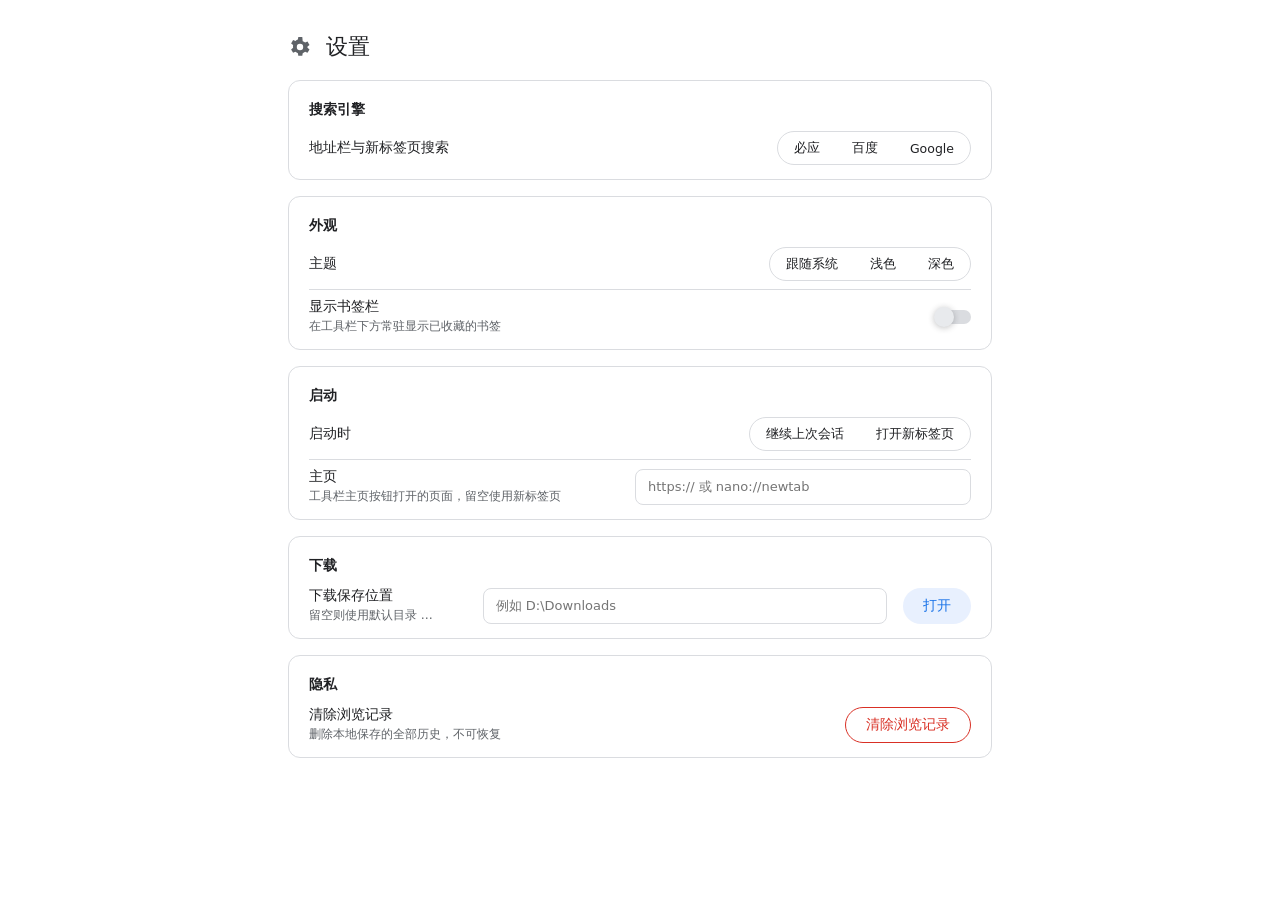
==== ui/settings.html @ 31e0d308 "feat: initial commit of NanoBrowser, a lightweight Tauri 2 + WebView2 browser Chrome-style shell wit" ====
<!doctype html>
<html lang="zh-CN">
<head>
<meta charset="utf-8">
<title>设置</title>
<link rel="icon" href="data:image/svg+xml,%3Csvg xmlns='http://www.w3.org/2000/svg' viewBox='0 0 24 24'%3E%3Crect width='24' height='24' rx='6' fill='%231A73E8'/%3E%3Cpath fill='%23fff' d='M12 8a4 4 0 1 0 0 8 4 4 0 0 0 0-8zm9.4 4c0 .5 0 1-.1 1.4l2.1 1.6-2 3.5-2.5-1a7.7 7.7 0 0 1-2.4 1.4l-.4 2.6h-4l-.4-2.6a7.7 7.7 0 0 1-2.4-1.4l-2.5 1-2-3.5 2.1-1.6a8.6 8.6 0 0 1 0-2.8L2.7 8.5l2-3.5 2.5 1a7.7 7.7 0 0 1 2.4-1.4L10 2h4l.4 2.6c.9.3 1.7.8 2.4 1.4l2.5-1 2 3.5-2.1 1.6c.1.4.1.9.1 1.4z' transform='scale(.78) translate(3.5 3.5)'/%3E%3C/svg%3E">
<link rel="stylesheet" href="internal.css">
</head>
<body>
<div class="page">
  <div class="page-header">
    <svg viewBox="0 0 24 24"><path fill="currentColor" d="M19.4 13a7.7 7.7 0 0 0 .1-1.4l2-1.6-2-3.4-2.4 1a7.7 7.7 0 0 0-2.4-1.4L14.3 2h-4l-.4 2.6a7.7 7.7 0 0 0-2.4 1.4l-2.4-1-2 3.4 2 1.6a7.7 7.7 0 0 0 0 2.8l-2 1.6 2 3.4 2.4-1c.7.6 1.5 1.1 2.4 1.4l.4 2.6h4l.4-2.6c.9-.3 1.7-.8 2.4-1.4l2.4 1 2-3.4-2-1.6zM12 15.2a3.2 3.2 0 1 1 0-6.4 3.2 3.2 0 0 1 0 6.4z"/></svg>
    <h1>设置</h1>
  </div>

  <div class="setting-card">
    <h2>搜索引擎</h2>
    <div class="setting-row">
      <div class="sr-main"><div class="sr-title">地址栏与新标签页搜索</div></div>
      <div class="seg" id="seg-engine">
        <button data-v="bing">必应</button>
        <button data-v="baidu">百度</button>
        <button data-v="google">Google</button>
      </div>
    </div>
  </div>

  <div class="setting-card">
    <h2>外观</h2>
    <div class="setting-row">
      <div class="sr-main"><div class="sr-title">主题</div></div>
      <div class="seg" id="seg-theme">
        <button data-v="system">跟随系统</button>
        <button data-v="light">浅色</button>
        <button data-v="dark">深色</button>
      </div>
    </div>
    <div class="setting-row">
      <div class="sr-main">
        <div class="sr-title">显示书签栏</div>
        <div class="sr-sub">在工具栏下方常驻显示已收藏的书签</div>
      </div>
      <div class="switch" id="sw-bookmarks"></div>
    </div>
  </div>

  <div class="setting-card">
    <h2>启动</h2>
    <div class="setting-row">
      <div class="sr-main"><div class="sr-title">启动时</div></div>
      <div class="seg" id="seg-startup">
        <button data-v="session">继续上次会话</button>
        <button data-v="ntp">打开新标签页</button>
      </div>
    </div>
    <div class="setting-row">
      <div class="sr-main">
        <div class="sr-title">主页</div>
        <div class="sr-sub">工具栏主页按钮打开的页面，留空使用新标签页</div>
      </div>
      <input id="in-homepage" class="text-input" placeholder="https:// 或 nano://newtab" spellcheck="false">
    </div>
  </div>

  <div class="setting-card">
    <h2>下载</h2>
    <div class="setting-row">
      <div class="sr-main">
        <div class="sr-title">下载保存位置</div>
        <div class="sr-sub">留空则使用默认目录 <span id="dl-default">…</span></div>
      </div>
      <input id="in-downloads" class="text-input path-input" placeholder="例如 D:\Downloads" spellcheck="false">
      <button id="open-downloads" class="btn">打开</button>
    </div>
  </div>

  <div class="setting-card">
    <h2>隐私</h2>
    <div class="setting-row">
      <div class="sr-main">
        <div class="sr-title">清除浏览记录</div>
        <div class="sr-sub">删除本地保存的全部历史，不可恢复</div>
      </div>
      <button id="clear-history" class="btn danger">清除浏览记录</button>
    </div>
  </div>
</div>
<script src="internal.js"></script>
<script src="settings.js"></script>
</body>
</html>
---- ui/internal.css ----
/* NanoBrowser internal pages (nano://) */

:root {
  --bg: #ffffff;
  --surface: #f1f3f4;
  --surface2: #e8eaed;
  --card: #ffffff;
  --text: #202124;
  --text2: #5f6368;
  --border: #dadce0;
  --accent: #1a73e8;
  --accent2: #e8f0fe;
  --danger: #d93025;
  --hover: rgba(0, 0, 0, 0.06);
  --shadow: 0 1px 3px rgba(60, 64, 67, 0.3), 0 4px 8px 3px rgba(60, 64, 67, 0.15);
  --shadow-1: 0 1px 6px rgba(32, 33, 36, 0.28);
  --shadow-2: 0 8px 28px -6px rgba(32, 33, 36, 0.18);
  --font: "Segoe UI Variable Text", "Segoe UI", system-ui, -apple-system, sans-serif;
}

[data-theme="dark"] {
  --bg: #202124;
  --surface: #292a2d;
  --surface2: #35363a;
  --card: #292a2d;
  --text: #e8eaed;
  --text2: #9aa0a6;
  --border: #3c4043;
  --accent: #8ab4f8;
  --accent2: #394457;
  --danger: #f28b82;
  --hover: rgba(255, 255, 255, 0.08);
  --shadow: 0 1px 3px rgba(0, 0, 0, 0.5);
  --shadow-1: 0 1px 6px rgba(0, 0, 0, 0.6);
  --shadow-2: 0 8px 28px -6px rgba(0, 0, 0, 0.55);
}

* { margin: 0; padding: 0; box-sizing: border-box; }

html, body { height: 100%; }

body {
  background: var(--bg);
  color: var(--text);
  font-family: var(--font);
  -webkit-font-smoothing: antialiased;
  user-select: none;
}

/* allow copying text; buttons and other chrome stay non-selectable */
input, textarea,
.list-row .lr-title, .list-row .lr-url, .list-row .lr-time,
.empty-hint, .group-title,
.about { user-select: text; }

.page {
  max-width: 760px;
  margin: 0 auto;
  padding: 32px 28px 60px;
}

.page-header {
  display: flex;
  align-items: center;
  gap: 14px;
  padding-bottom: 18px;
}
.page-header h1 { font-size: 22px; font-weight: 400; flex: 1; }
.page-header svg { width: 24px; height: 24px; color: var(--text2); }

.search-input {
  width: 100%;
  height: 44px;
  padding: 0 18px;
  border: none;
  border-radius: 22px;
  background: var(--surface);
  outline: none;
  font-family: var(--font);
  font-size: 14px;
  color: var(--text);
  margin: 8px 0 20px;
  transition: box-shadow 120ms;
}
.search-input:focus { box-shadow: var(--shadow-1); }

.btn {
  height: 36px;
  padding: 0 20px;
  border: none;
  border-radius: 18px;
  background: var(--accent2);
  color: var(--accent);
  font-family: var(--font);
  font-size: 13.5px;
  cursor: pointer;
}
.btn:hover { filter: brightness(0.97); }
.btn.primary { background: var(--accent); color: #fff; }
.btn.danger { background: transparent; color: var(--danger); border: 1px solid var(--danger); }
.btn.danger:hover { background: rgba(217, 48, 37, 0.08); }

.list-row {
  display: flex;
  align-items: center;
  gap: 14px;
  height: 48px;
  padding: 0 14px;
  border-radius: 10px;
  font-size: 13.5px;
}
.list-row:hover { background: var(--hover); }
.list-row > img, .list-row > svg { width: 16px; height: 16px; border-radius: 2px; flex: 0 0 16px; }
.list-row .lr-title {
  flex: 0 1 auto;
  max-width: 45%;
  overflow: hidden;
  white-space: nowrap;
  text-overflow: ellipsis;
}
.list-row .lr-title a { color: var(--text); text-decoration: none; }
.list-row .lr-title a:hover { text-decoration: underline; }
.list-row .lr-url {
  flex: 1 1 auto;
  color: var(--text2);
  overflow: hidden;
  white-space: nowrap;
  text-overflow: ellipsis;
  font-size: 12.5px;
}
.list-row .lr-time { color: var(--text2); font-size: 12px; flex: 0 0 auto; }
.list-row .lr-actions { flex: 0 0 auto; display: flex; gap: 4px; opacity: 0; }
.list-row:hover .lr-actions { opacity: 1; }

.iconbtn {
  display: flex;
  align-items: center;
  justify-content: center;
  width: 28px;
  height: 28px;
  border: none;
  border-radius: 50%;
  background: transparent;
  color: var(--text2);
}
.iconbtn svg { width: 16px; height: 16px; }
.iconbtn:hover { background: var(--surface2); color: var(--text); }

.group-title {
  font-size: 13px;
  color: var(--text2);
  margin: 18px 4px 4px;
  font-weight: 600;
}

.empty-hint {
  text-align: center;
  color: var(--text2);
  font-size: 13px;
  margin: 80px 0;
  line-height: 2;
}

/* ---------- NTP ---------- */
.ntp {
  display: flex;
  flex-direction: column;
  align-items: center;
  padding-top: 14vh;
  min-height: 100%;
}
.ntp-brand { display: flex; flex-direction: column; align-items: center; margin-bottom: 30px; }
.ntp-mark { width: 66px; height: 66px; }
.ntp-name { margin-top: 14px; font-size: 16px; font-weight: 600; letter-spacing: 0.3px; color: var(--text); opacity: 0.82; }
.ntp-search {
  display: flex;
  align-items: center;
  width: min(584px, 86vw);
  height: 48px;
  padding: 0 8px 0 20px;
  border-radius: 24px;
  background: var(--surface);
  box-shadow: none;
  transition: box-shadow 140ms, background 140ms;
}
.ntp-search:focus-within {
  background: var(--card);
  box-shadow: var(--shadow-1), var(--shadow-2);
}
.ntp-search svg { width: 20px; height: 20px; color: var(--text2); }
.ntp-search input {
  flex: 1;
  height: 100%;
  border: none;
  outline: none;
  background: transparent;
  font-family: var(--font);
  font-size: 15px;
  color: var(--text);
  padding: 0 12px;
}
.ntp-tiles {
  display: grid;
  grid-template-columns: repeat(4, 112px);
  gap: 12px;
  margin-top: 48px;
}
.ntp-tile {
  display: flex;
  flex-direction: column;
  align-items: center;
  justify-content: center;
  height: 96px;
  border-radius: 12px;
  gap: 10px;
  cursor: pointer;
}
.ntp-tile:hover { background: var(--hover); }
.ntp-tile .tile-ic {
  width: 40px;
  height: 40px;
  border-radius: 50%;
  background: var(--surface2);
  display: flex;
  align-items: center;
  justify-content: center;
  font-size: 17px;
  font-weight: 600;
  color: var(--text2);
  overflow: hidden;
}
.ntp-tile .tile-ic img { width: 20px; height: 20px; border-radius: 3px; }
.ntp-tile .tile-name {
  font-size: 12px;
  color: var(--text2);
  max-width: 100px;
  overflow: hidden;
  white-space: nowrap;
  text-overflow: ellipsis;
}

/* ---------- settings ---------- */
.setting-card {
  background: var(--card);
  border: 1px solid var(--border);
  border-radius: 12px;
  padding: 6px 20px;
  margin-bottom: 16px;
}
.setting-card h2 {
  font-size: 14px;
  font-weight: 600;
  padding: 14px 0 4px;
}
.setting-card h2 .sc-hint { font-weight: 400; font-size: 12.5px; color: var(--text2); margin-left: 8px; }
.setting-row {
  display: flex;
  align-items: center;
  gap: 16px;
  min-height: 48px;
  padding: 8px 0;
  border-top: 1px solid var(--border);
}
.setting-row:first-of-type { border-top: none; }
.setting-row .sr-main { flex: 1; }
.setting-row .sr-title { font-size: 13.5px; }
.setting-row .sr-sub { font-size: 12px; color: var(--text2); margin-top: 2px; }

.seg {
  display: flex;
  border: 1px solid var(--border);
  border-radius: 18px;
  overflow: hidden;
}
.seg button {
  height: 32px;
  padding: 0 16px;
  border: none;
  background: transparent;
  color: var(--text);
  font-family: var(--font);
  font-size: 12.5px;
}
.seg button.on { background: var(--accent2); color: var(--accent); font-weight: 600; }

.switch {
  position: relative;
  width: 36px;
  height: 14px;
  border-radius: 7px;
  background: var(--border);
  transition: background 150ms;
}
.switch::after {
  content: "";
  position: absolute;
  top: -3px;
  left: -1px;
  width: 20px;
  height: 20px;
  border-radius: 50%;
  background: var(--surface2);
  box-shadow: var(--shadow-1);
  transition: transform 150ms, background 150ms;
}
.switch.on { background: color-mix(in srgb, var(--accent) 45%, transparent); }
.switch.on::after { transform: translateX(18px); background: var(--accent); }

.radio-row { display: flex; flex-direction: column; gap: 4px; flex: 1; }
.radio-row label {
  display: flex;
  align-items: center;
  gap: 10px;
  min-height: 32px;
  font-size: 13.5px;
}
.radio-row input { accent-color: var(--accent); }

.text-input {
  height: 36px;
  padding: 0 12px;
  border: 1px solid var(--border);
  border-radius: 8px;
  background: var(--bg);
  color: var(--text);
  font-family: var(--font);
  font-size: 13px;
  outline: none;
  flex: 1;
  min-width: 200px;
}
.text-input:focus { border-color: var(--accent); }

/* download-directory row: keep the path field wider than the label column */
.setting-row .path-input { flex: 2.4; min-width: 240px; }

/* ---------- about ---------- */
.about { text-align: center; padding-top: 12vh; }
.about-logo { width: 108px; height: 108px; margin-bottom: 20px; }
.about h1 { font-size: 24px; font-weight: 400; margin-bottom: 8px; }
.about .ver { color: var(--text2); font-size: 13px; margin-bottom: 28px; }
.about p { color: var(--text2); font-size: 13px; line-height: 1.9; }
.about .about-card {
  margin: 28px auto 0;
  max-width: 460px;
  text-align: left;
  background: var(--card);
  border: 1px solid var(--border);
  border-radius: 12px;
  padding: 6px 20px;
}
.about .about-row {
  display: flex;
  justify-content: space-between;
  font-size: 13px;
  padding: 12px 0;
  border-top: 1px solid var(--border);
}
.about .about-row:first-child { border-top: none; }
.about .about-row span:last-child { color: var(--text2); }

.about .about-note {
  margin: 20px auto 0;
  max-width: 460px;
  text-align: left;
  font-size: 12.5px;
  line-height: 1.9;
  color: var(--text2);
  background: var(--card);
  border: 1px solid var(--border);
  border-radius: 12px;
  padding: 16px 20px;
}
.about .about-note h3 {
  font-size: 13px;
  font-weight: 500;
  color: var(--text);
  margin-bottom: 8px;
}
.about .about-note strong { color: var(--text); font-weight: 500; }
.about .about-note code {
  font-family: ui-monospace, Consolas, monospace;
  font-size: 12px;
  background: var(--surface2);
  padding: 1px 5px;
  border-radius: 4px;
}

::-webkit-scrollbar { width: 10px; }
::-webkit-scrollbar-thumb { background: rgba(0, 0, 0, 0.24); border-radius: 5px; border: 2px solid transparent; background-clip: padding-box; }
[data-theme="dark"] ::-webkit-scrollbar-thumb { background: rgba(255, 255, 255, 0.26); }
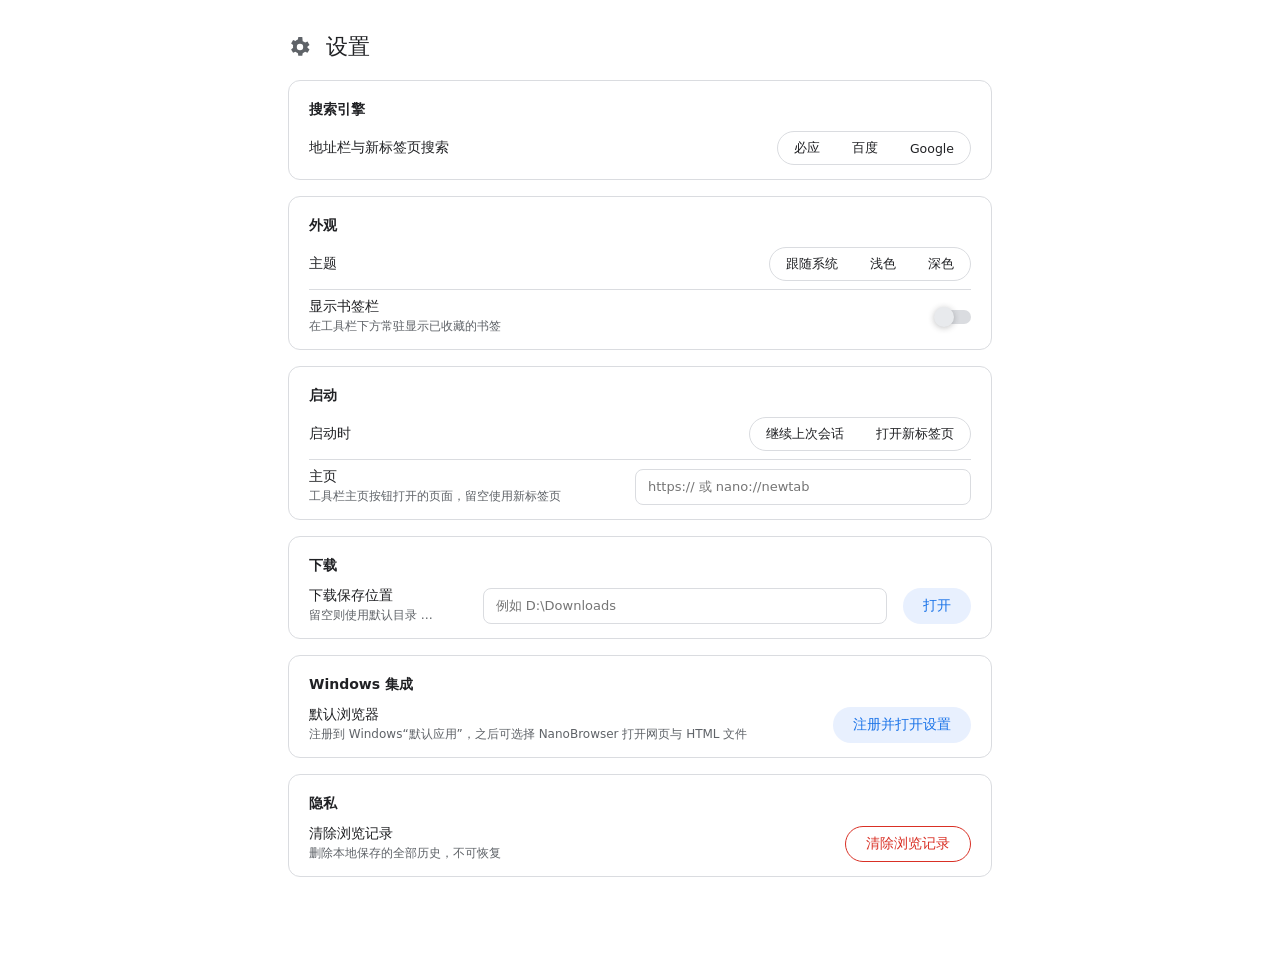
==== commit 7ef6342a: "feat: add Windows default-browser integration and single-instance URL forwarding - register the curr" ====
--- a/ui/settings.html
+++ b/ui/settings.html
@@ -75,6 +75,17 @@
   </div>
 
   <div class="setting-card">
+    <h2>Windows 集成</h2>
+    <div class="setting-row">
+      <div class="sr-main">
+        <div class="sr-title">默认浏览器</div>
+        <div class="sr-sub">注册到 Windows“默认应用”，之后可选择 NanoBrowser 打开网页与 HTML 文件</div>
+      </div>
+      <button id="register-default" class="btn">注册并打开设置</button>
+    </div>
+  </div>
+
+  <div class="setting-card">
     <h2>隐私</h2>
     <div class="setting-row">
       <div class="sr-main">
